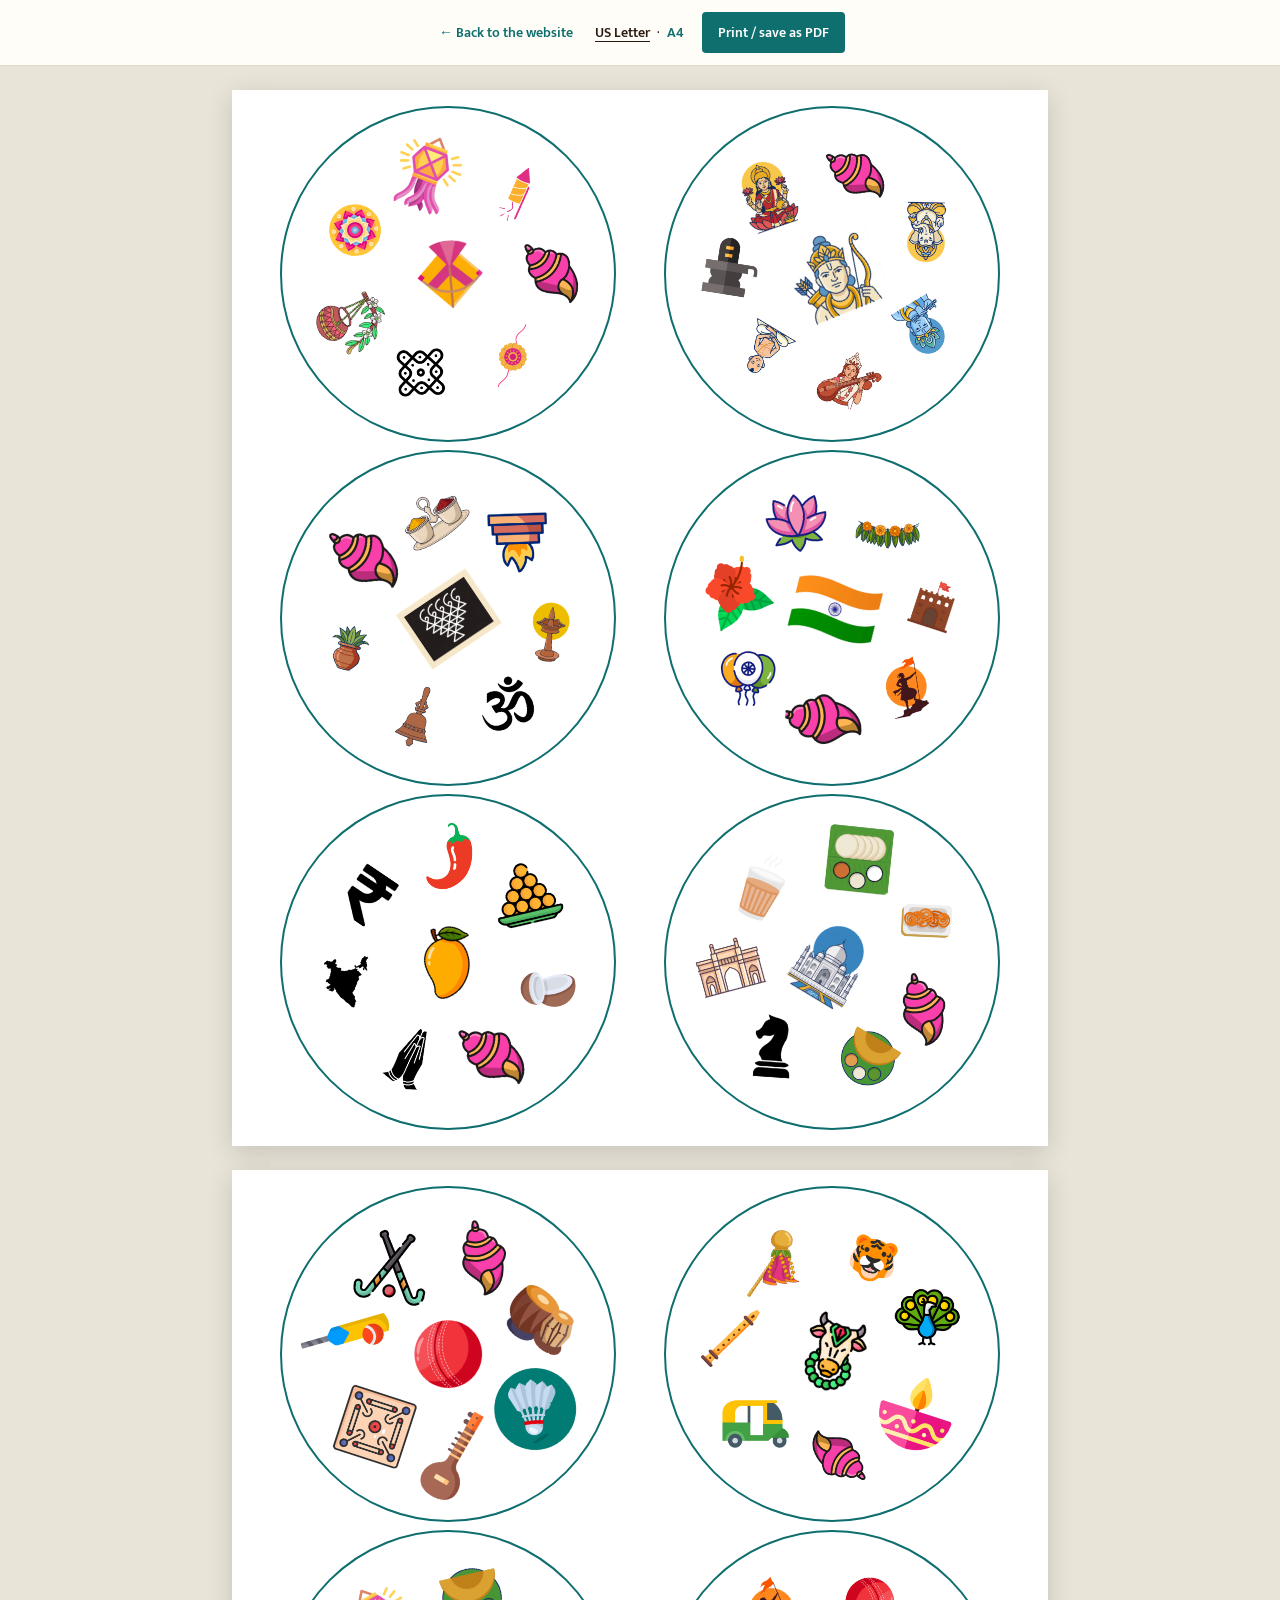
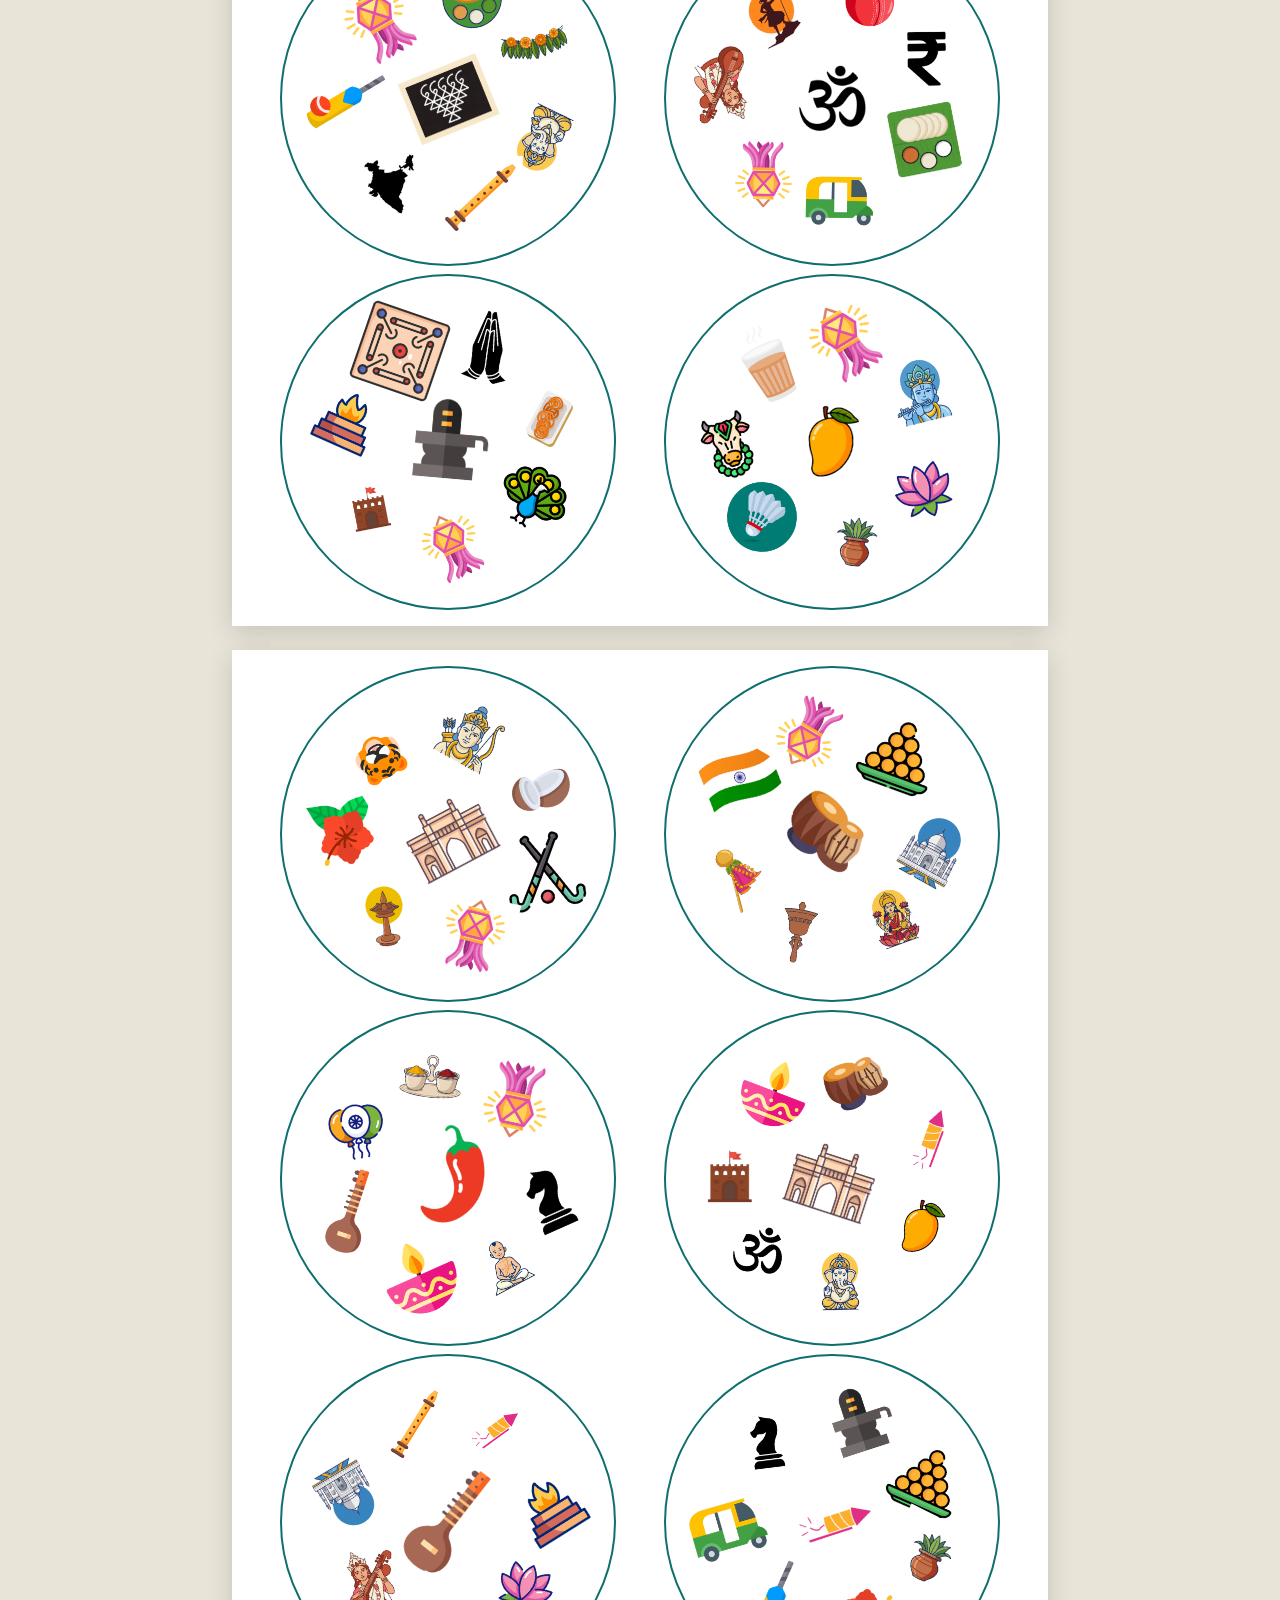
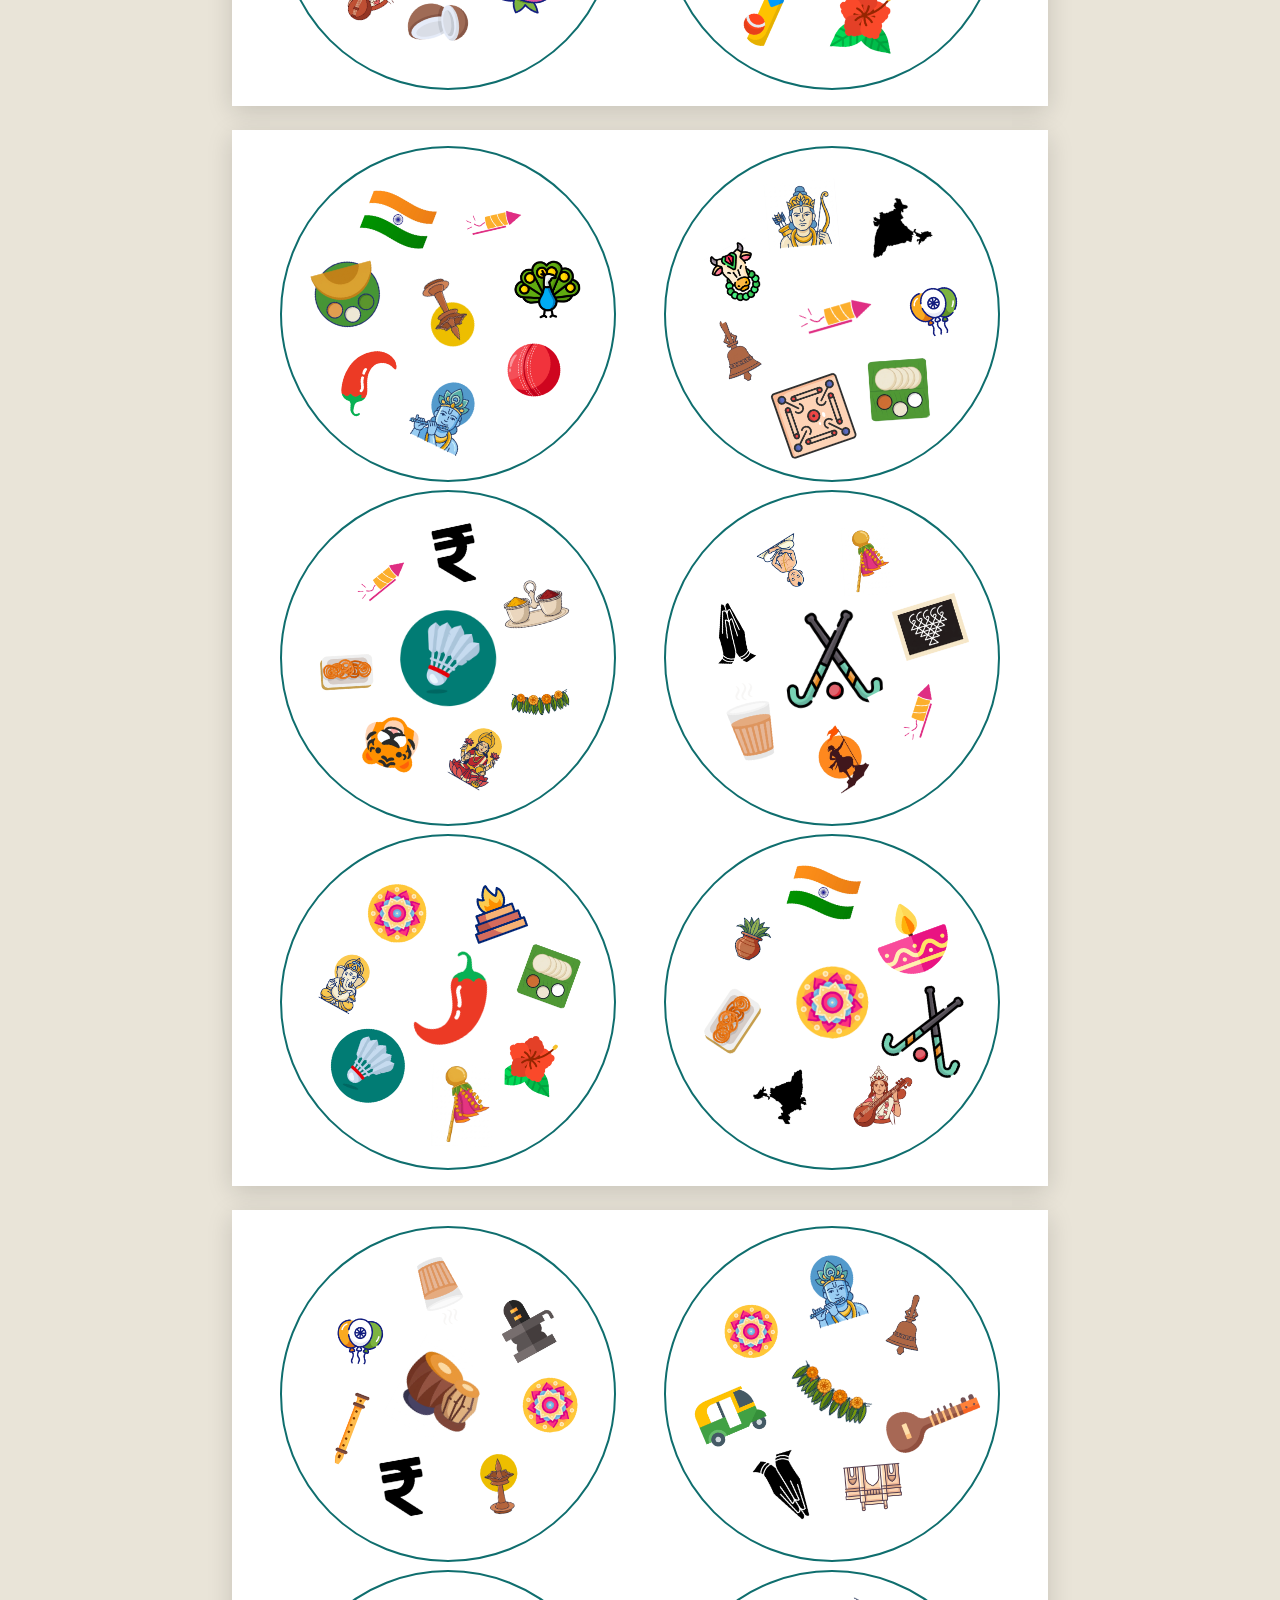
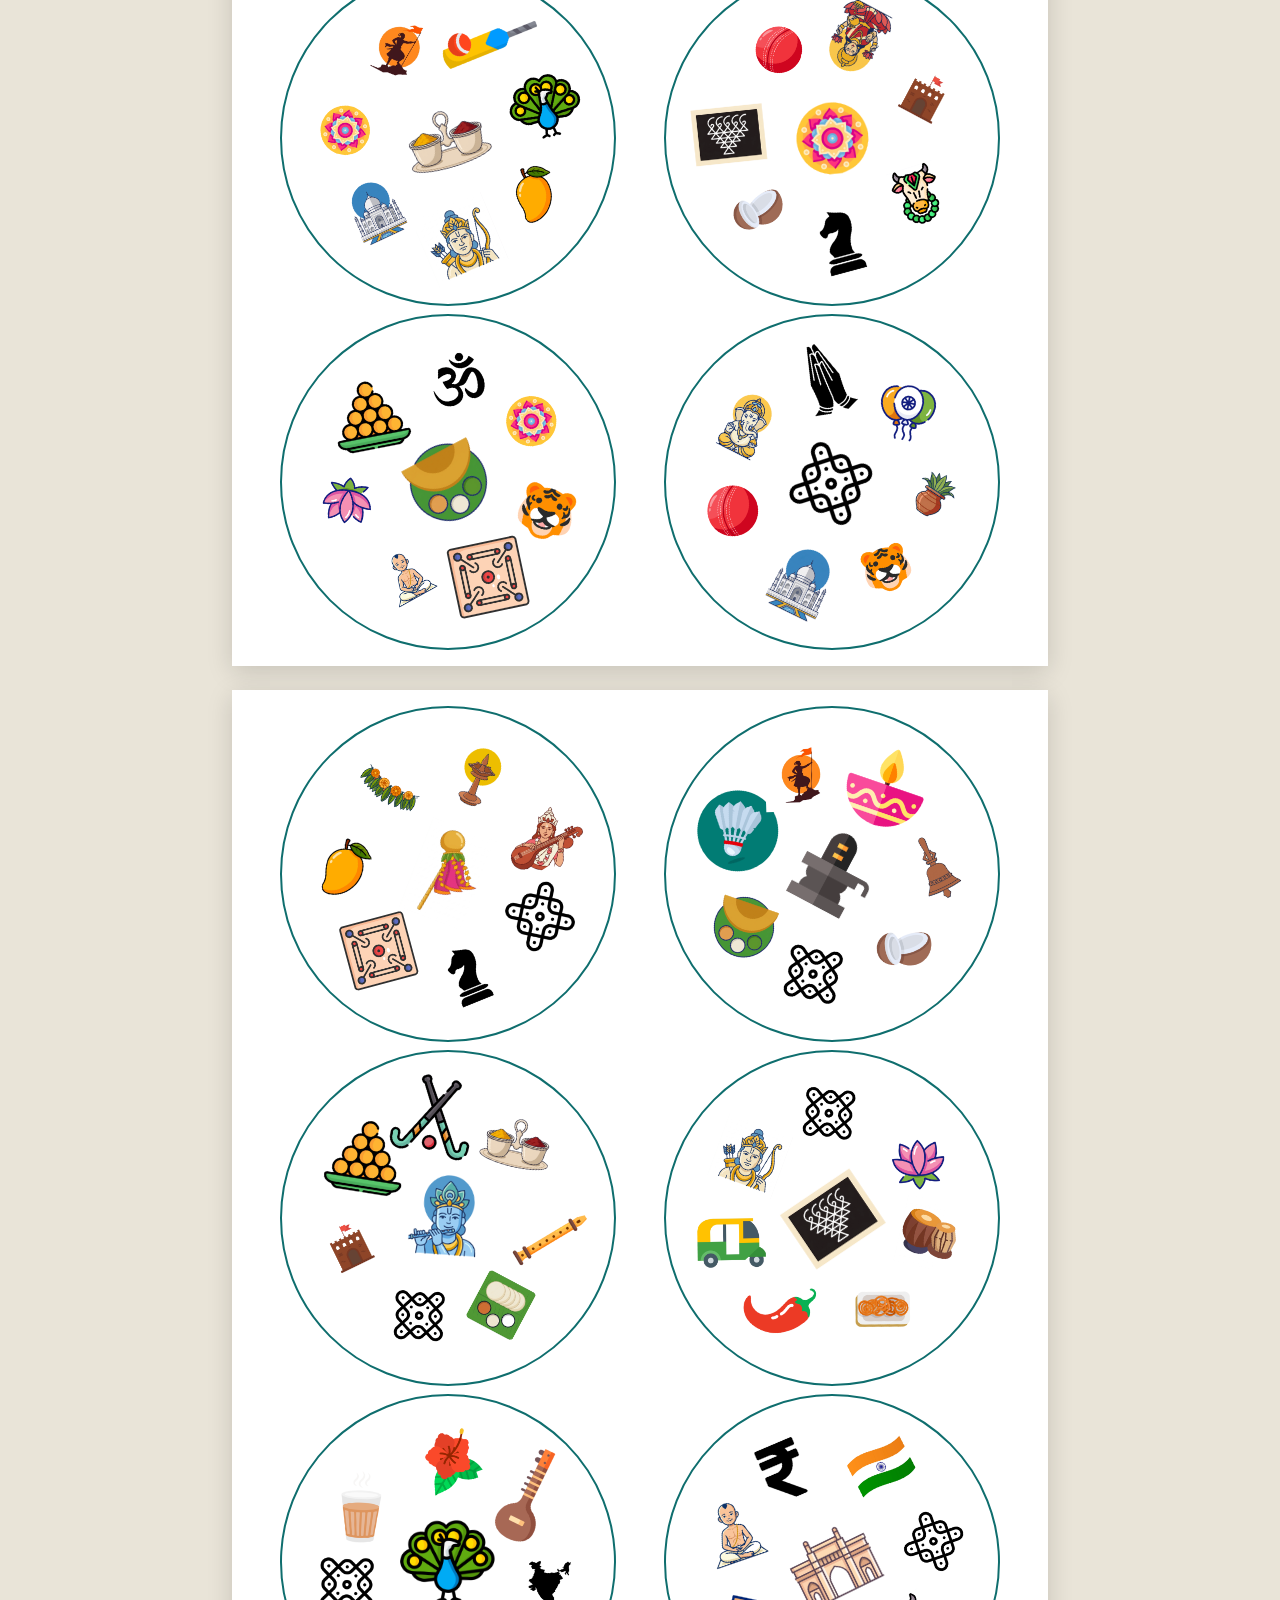
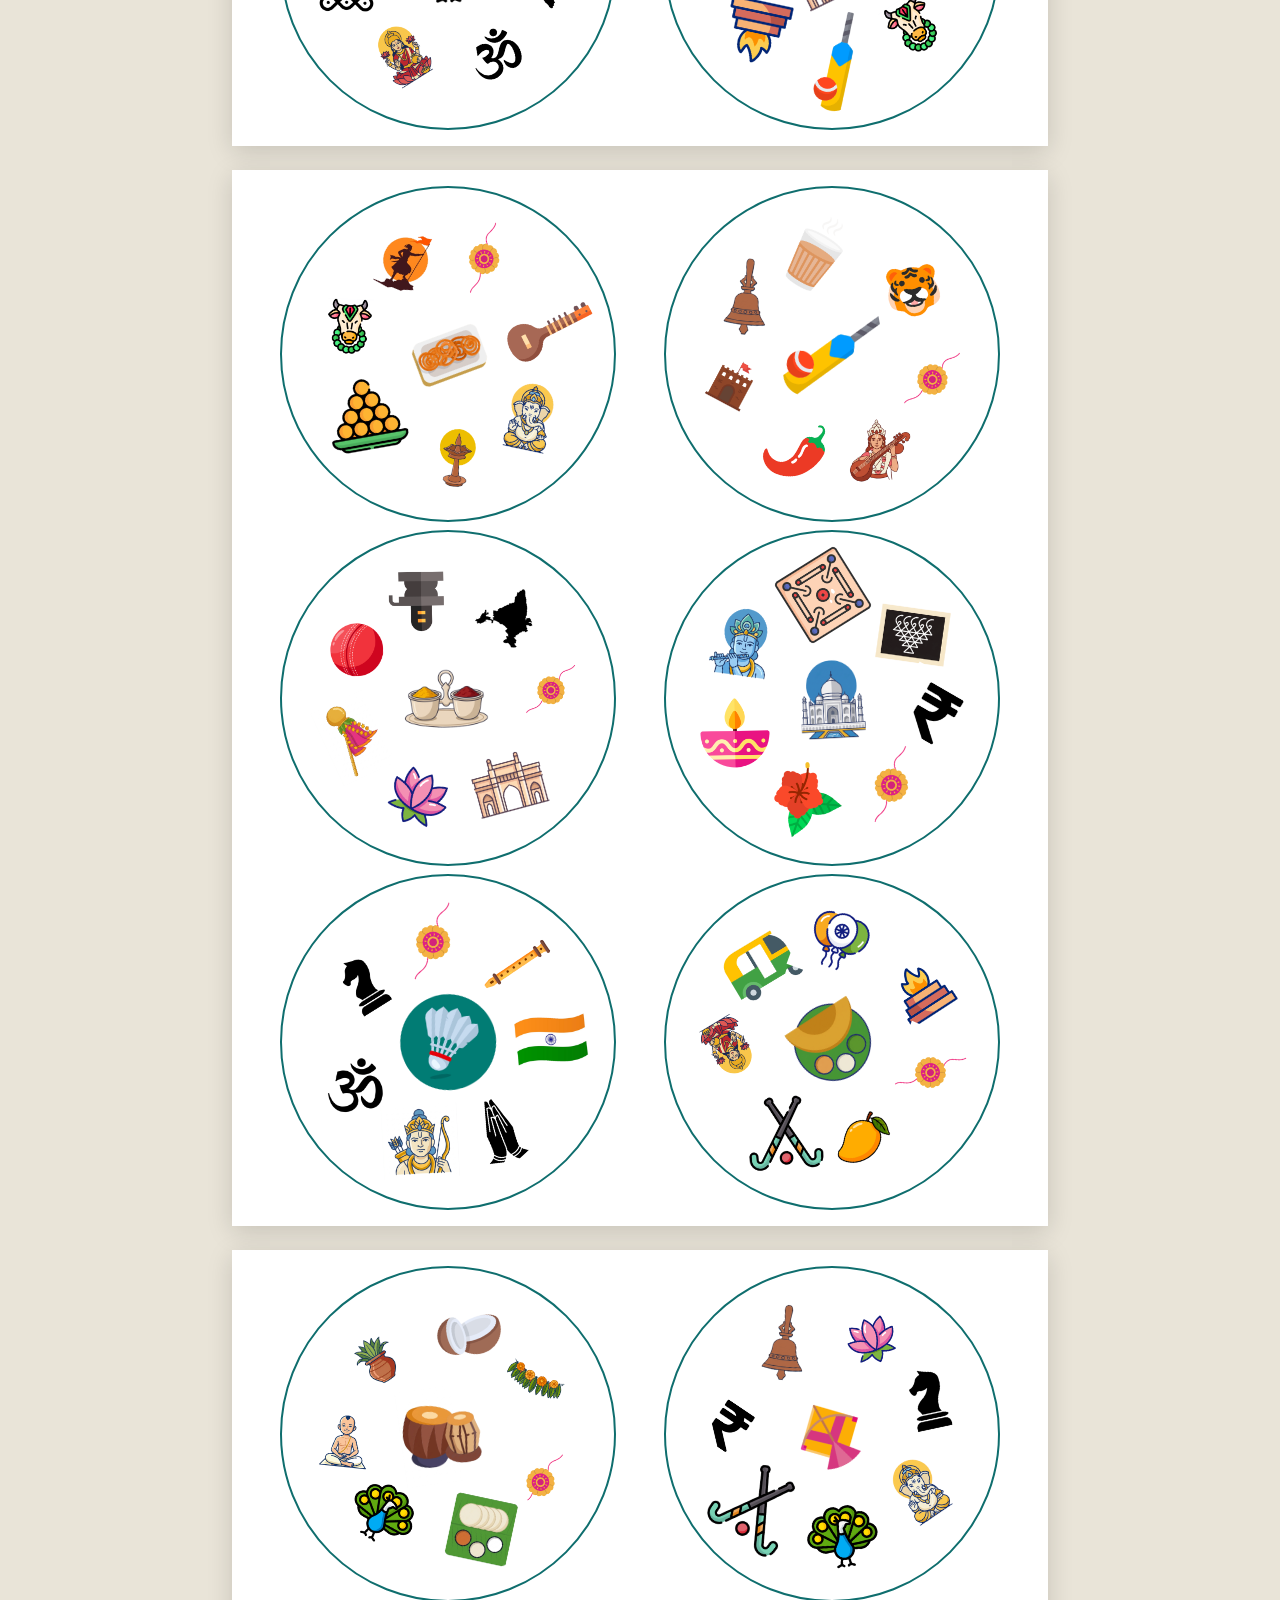
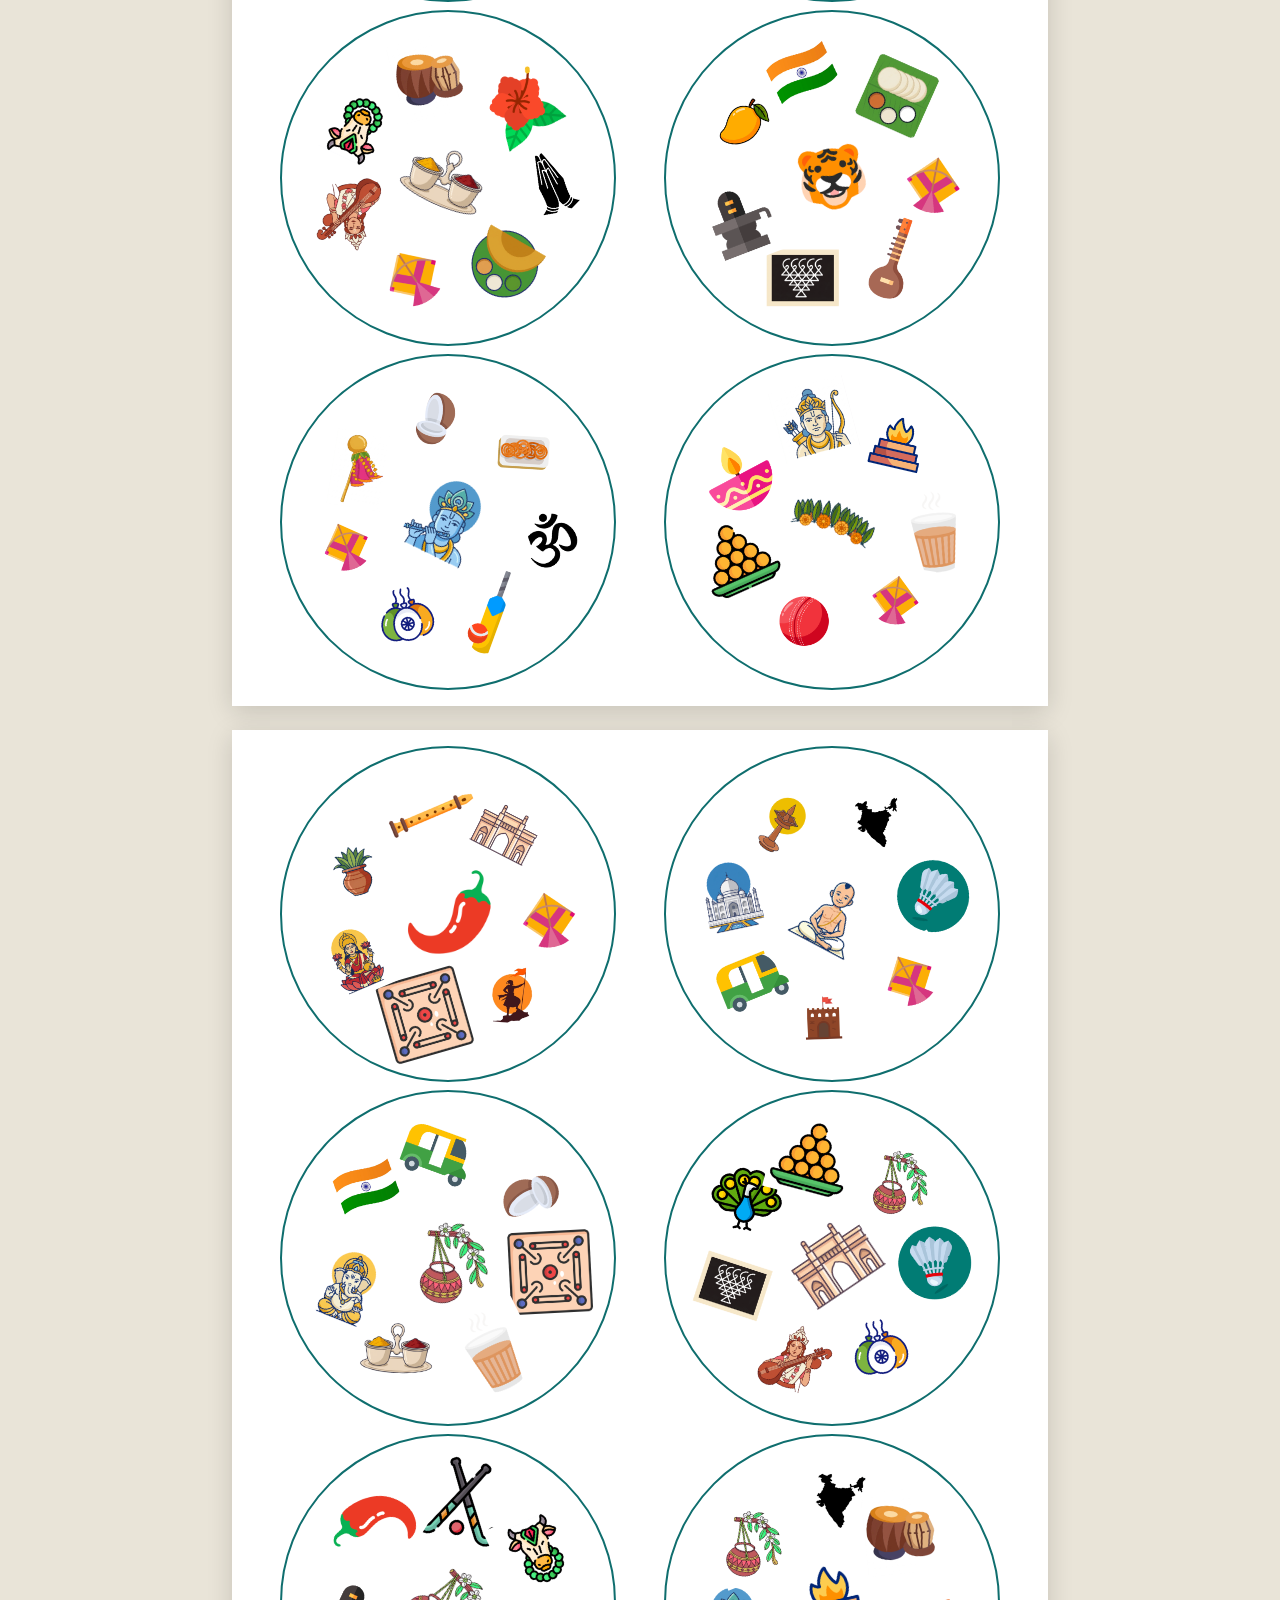
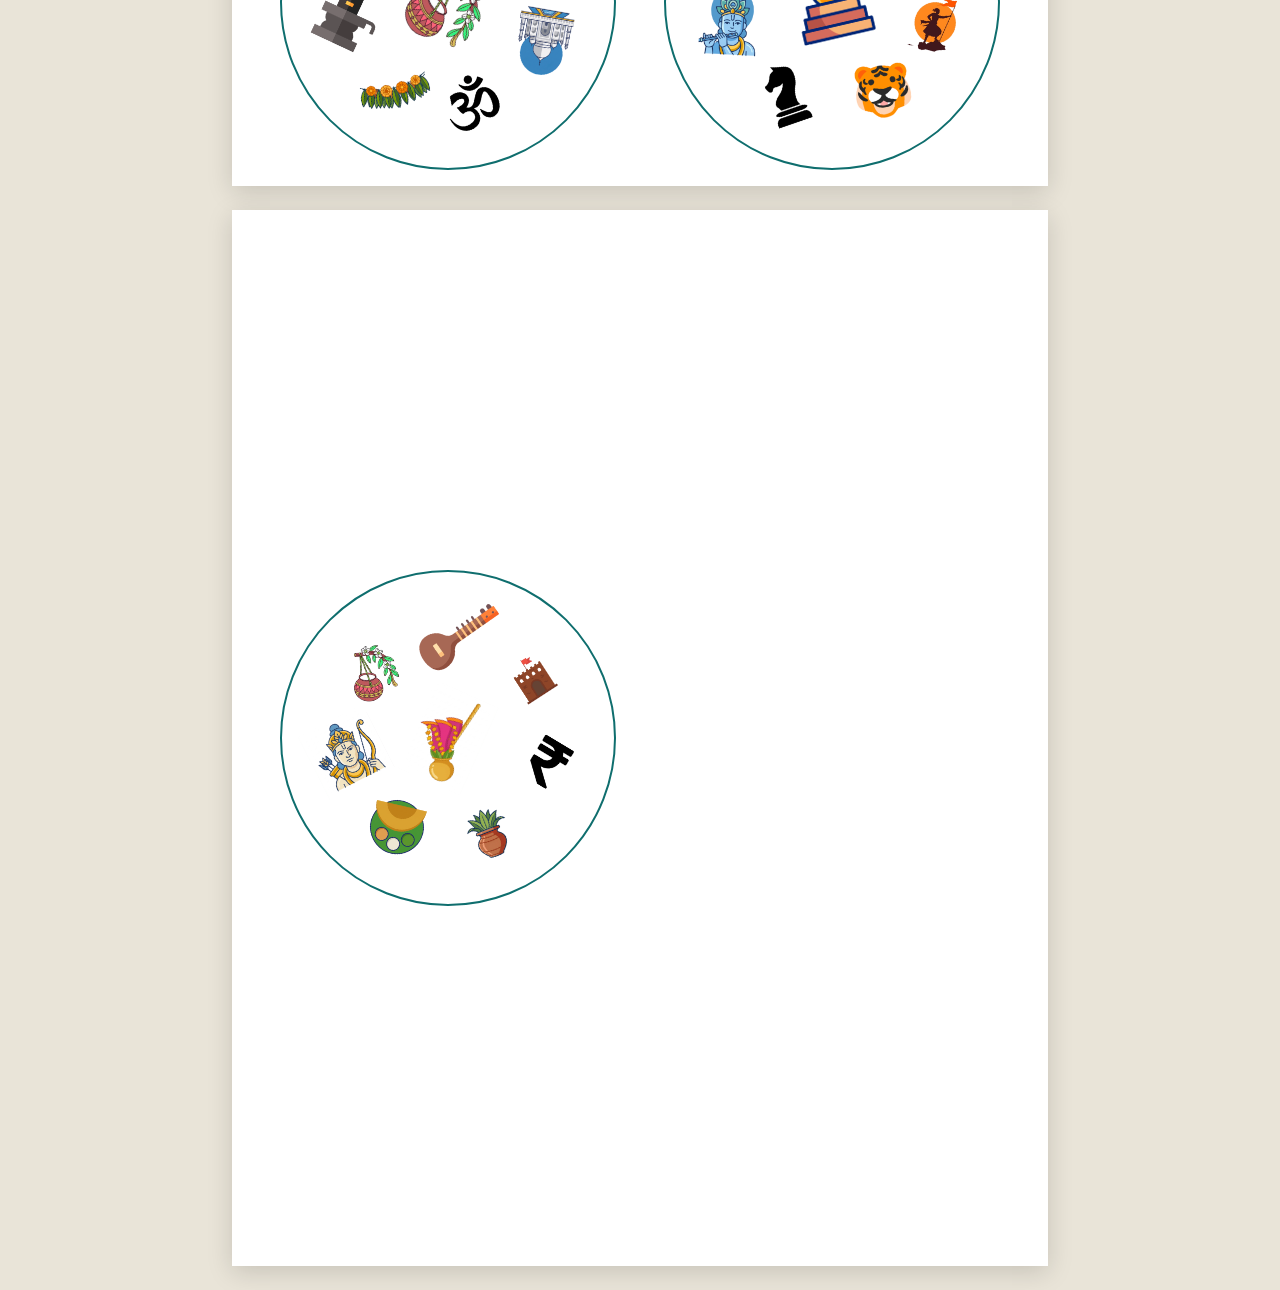
==== cards.html @ 2061c226 "Round printable cards, 3.5 inches across, from the real deck - deck.js: which 8 symbols are on each " ====
<!doctype html>
<html lang="en">
<head>
  <meta charset="utf-8">
  <meta name="viewport" content="width=device-width, initial-scale=1">
  <title>Round cards · शोध Shodh</title>
  <meta name="robots" content="noindex">
  <link href="https://fonts.googleapis.com/css2?family=Mukta:wght@500;600&family=Rozha+One&display=swap" rel="stylesheet">
  <style>
    /* Printable round Shodh cards, 3.5 inches across, six to a page.
       Open cards.html?size=letter or ?size=a4 (add &deck=small for the 6-symbol deck)
       and print / save as PDF. The PDFs in downloads/ are made from this page
       (tools/build-cards.sh). Which symbols go on which card: deck.js. */
    :root { --d: 3.5in; --edge: #0f6e6e; }
    * { box-sizing: border-box; }
    html { -webkit-print-color-adjust: exact; print-color-adjust: exact; }
    body { margin: 0; background: #e9e4d8; font: 14px/1.4 Mukta, system-ui, sans-serif; color: #2b1b12; }
    .bar { position: sticky; top: 0; z-index: 2; display: flex; flex-wrap: wrap; gap: 14px; align-items: center; justify-content: center; padding: 12px; background: #fffdf8; border-bottom: 1px solid #e4dccb; }
    .bar a, .bar button { font: 600 14px Mukta, sans-serif; color: #0f6e6e; background: none; border: 0; cursor: pointer; text-decoration: none; padding: 6px 4px; }
    .bar a.is-on { color: #2b1b12; text-decoration: underline; text-underline-offset: 4px; }
    .bar button { color: #fff; background: #0f6e6e; padding: 9px 16px; border-radius: 4px; }
    .page { width: var(--pw); height: var(--ph); margin: 24px auto; background: #fff; display: grid; grid-template-columns: repeat(2, var(--d)); grid-auto-rows: var(--d); justify-content: center; align-content: center; gap: var(--gap); box-shadow: 0 6px 24px rgba(0, 0, 0, .15); break-after: page; }
    .page:last-child { break-after: auto; }
    .card { position: relative; width: var(--d); height: var(--d); border-radius: 50%; border: 1.6pt solid var(--edge); overflow: hidden; background: #fff; }
    .card img { position: absolute; height: auto; transform: translate(-50%, -50%) rotate(var(--r)); }
    @media print {
      body { background: #fff; }
      .bar { display: none; }
      .page { margin: 0; box-shadow: none; }
    }
  </style>
</head>
<body>
  <div class="bar">
    <a href="download.html">← Back to the website</a>
    <span id="links"></span>
    <button type="button" onclick="window.print()">Print / save as PDF</button>
  </div>
  <main id="pages"></main>
  <script src="deck.js"></script>
  <script>
    (function () {
      var q = new URLSearchParams(location.search);
      var size = q.get('size') === 'a4' ? 'a4' : 'letter';
      var small = q.get('deck') === 'small';
      var deck = small ? window.SHODH_DECK_6 : window.SHODH_DECK;
      // three rows of 3.5in circles take 10.5in, so on Letter (11in tall) the rows sit close together
      var PAGE = size === 'a4' ? { w: '210mm', h: '297mm', gap: '0.28in 0.45in' } : { w: '8.5in', h: '11in', gap: '0.08in 0.5in' };
      var root = document.documentElement.style;
      root.setProperty('--pw', PAGE.w); root.setProperty('--ph', PAGE.h); root.setProperty('--gap', PAGE.gap);
      var st = document.createElement('style');
      st.textContent = '@page { size: ' + (size === 'a4' ? 'A4' : 'letter') + ' portrait; margin: 0; }';
      document.head.appendChild(st);
      document.getElementById('links').innerHTML = ['letter', 'a4'].map(function (s) {
        return '<a href="?size=' + s + (small ? '&deck=small' : '') + '"' + (s === size ? ' class="is-on"' : '') + '>' + (s === 'a4' ? 'A4' : 'US Letter') + '</a>';
      }).join(' · ');
      if (!deck) { document.getElementById('pages').innerHTML = '<p style="text-align:center">This deck isn’t ready yet.</p>'; return; }

      // a fixed shuffle per card, so the PDF comes out the same every time
      function rng(seed) { return function () { seed |= 0; seed = seed + 0x6D2B79F5 | 0; var t = Math.imul(seed ^ seed >>> 15, 1 | seed); t = t + Math.imul(t ^ t >>> 7, 61 | t) ^ t; return ((t ^ t >>> 14) >>> 0) / 4294967296; }; }
      // one symbol in the middle, the rest in a ring; mixed sizes, tilted, now and then upside down
      function layout(n, rand) {
        var ring = n - 1, r = n > 6 ? 31 : 29, w = n > 6 ? 23 : 27, turn = rand() * 360, out = [[50, 50, w * 1.25]];
        for (var i = 0; i < ring; i++) {
          var a = (turn + i * 360 / ring + (rand() * 10 - 5)) * Math.PI / 180;
          out.push([50 + r * Math.cos(a), 50 + r * Math.sin(a), w * (0.86 + rand() * 0.24)]);
        }
        return out;
      }
      var html = '', perPage = 6;
      deck.forEach(function (card, k) {
        if (k % perPage === 0) html += (k ? '</section>' : '') + '<section class="page">';
        var rand = rng(k + 1), ids = card.slice();
        for (var i = ids.length - 1; i > 0; i--) { var j = Math.floor(rand() * (i + 1)); var t = ids[i]; ids[i] = ids[j]; ids[j] = t; }
        var slots = layout(ids.length, rand);
        html += '<div class="card" aria-label="Card ' + (k + 1) + '">' + ids.map(function (id, i) {
          var s = slots[i], flip = rand() < 0.12 ? 180 : 0, rot = Math.round(flip + rand() * 70 - 35);
          return '<img src="images/symbols/' + id + '.png" alt="" style="left:' + s[0].toFixed(1) + '%;top:' + s[1].toFixed(1) + '%;width:' + s[2].toFixed(1) + '%;--r:' + rot + 'deg">';
        }).join('') + '</div>';
      });
      document.getElementById('pages').innerHTML = html + '</section>';
    })();
  </script>
</body>
</html>
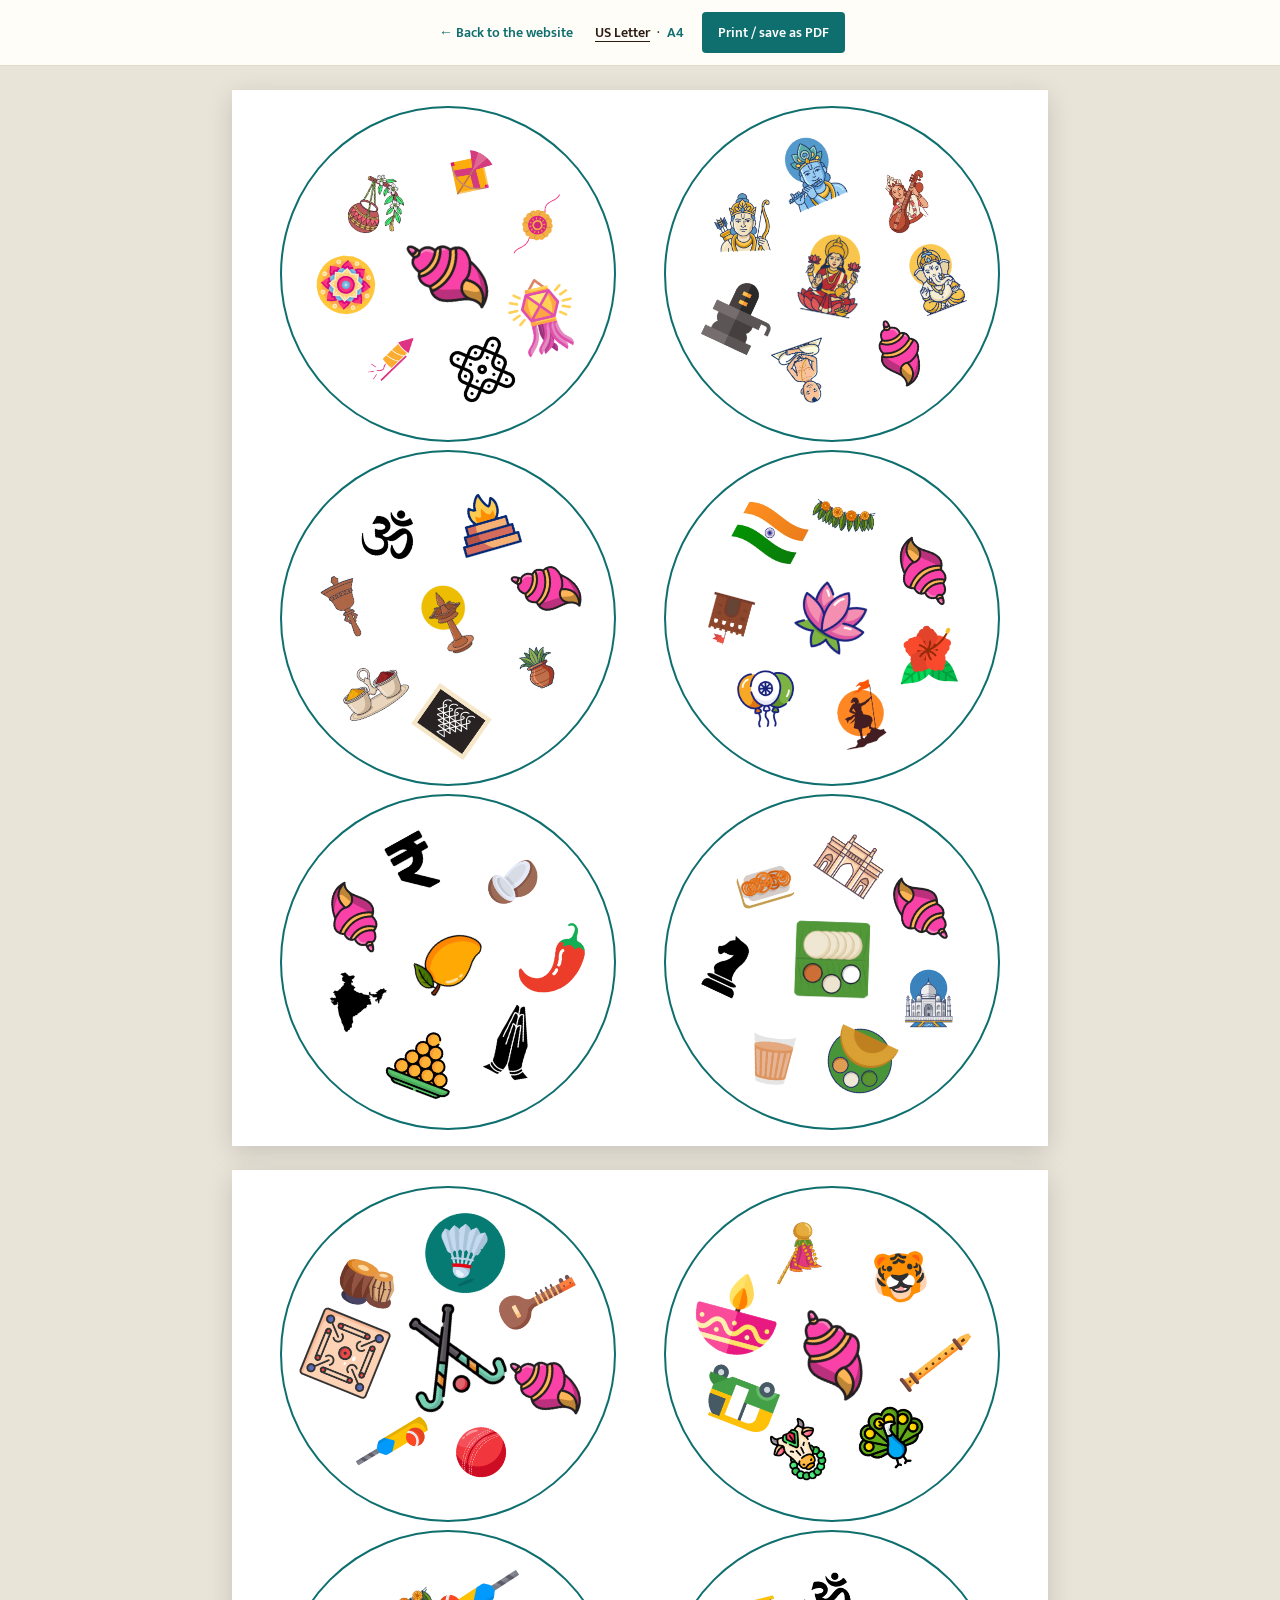
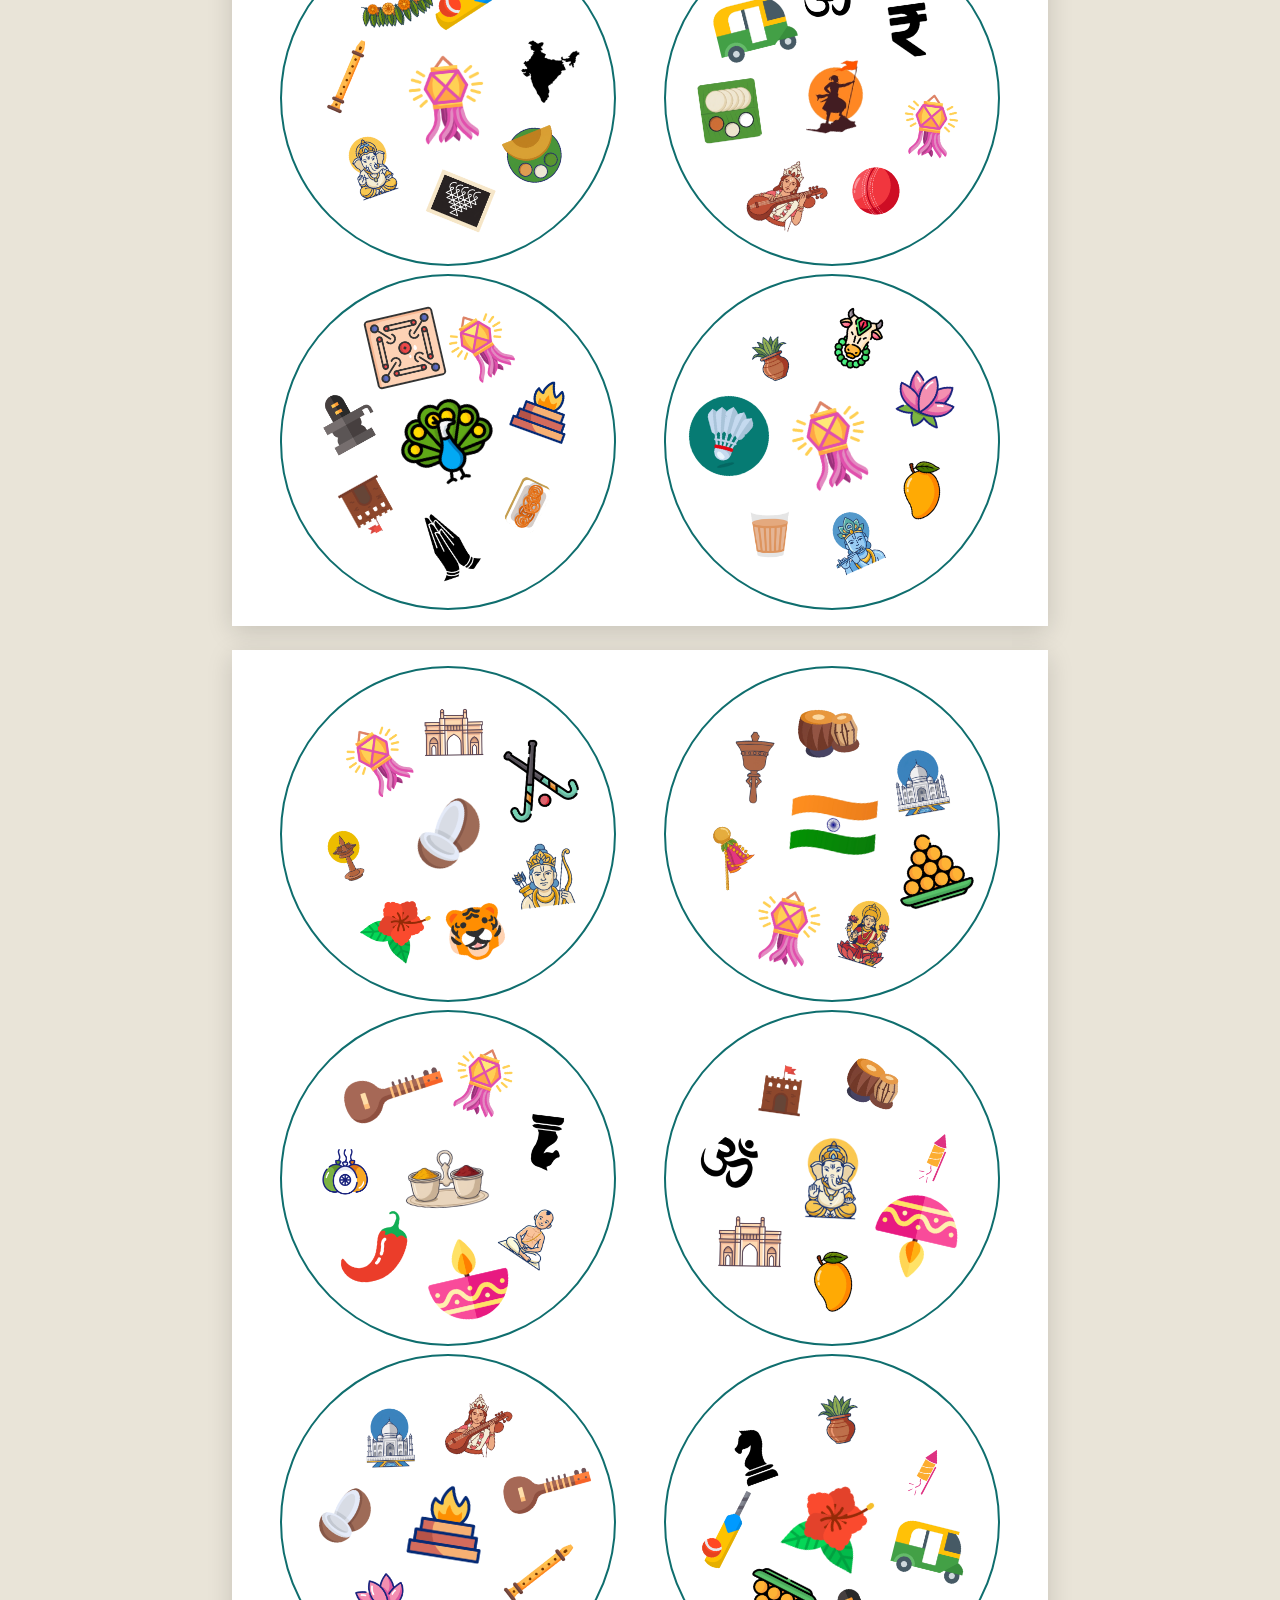
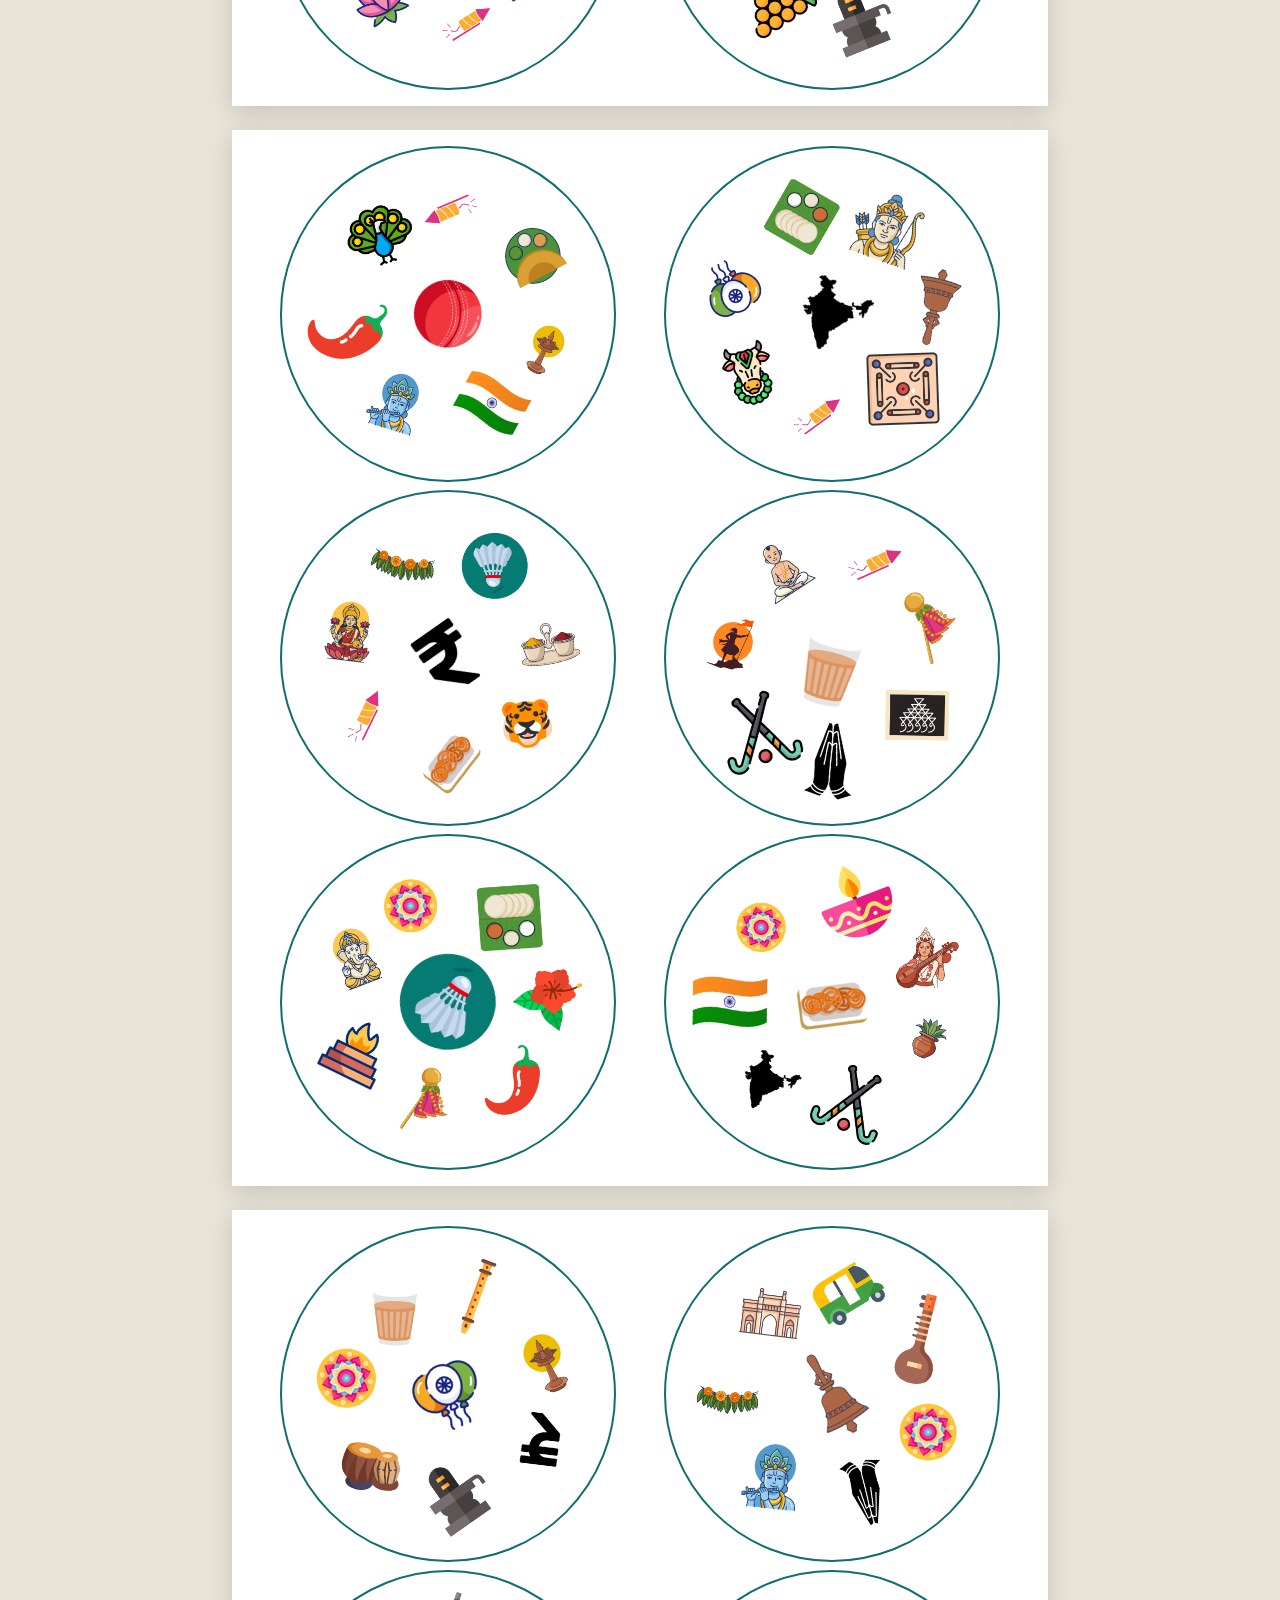
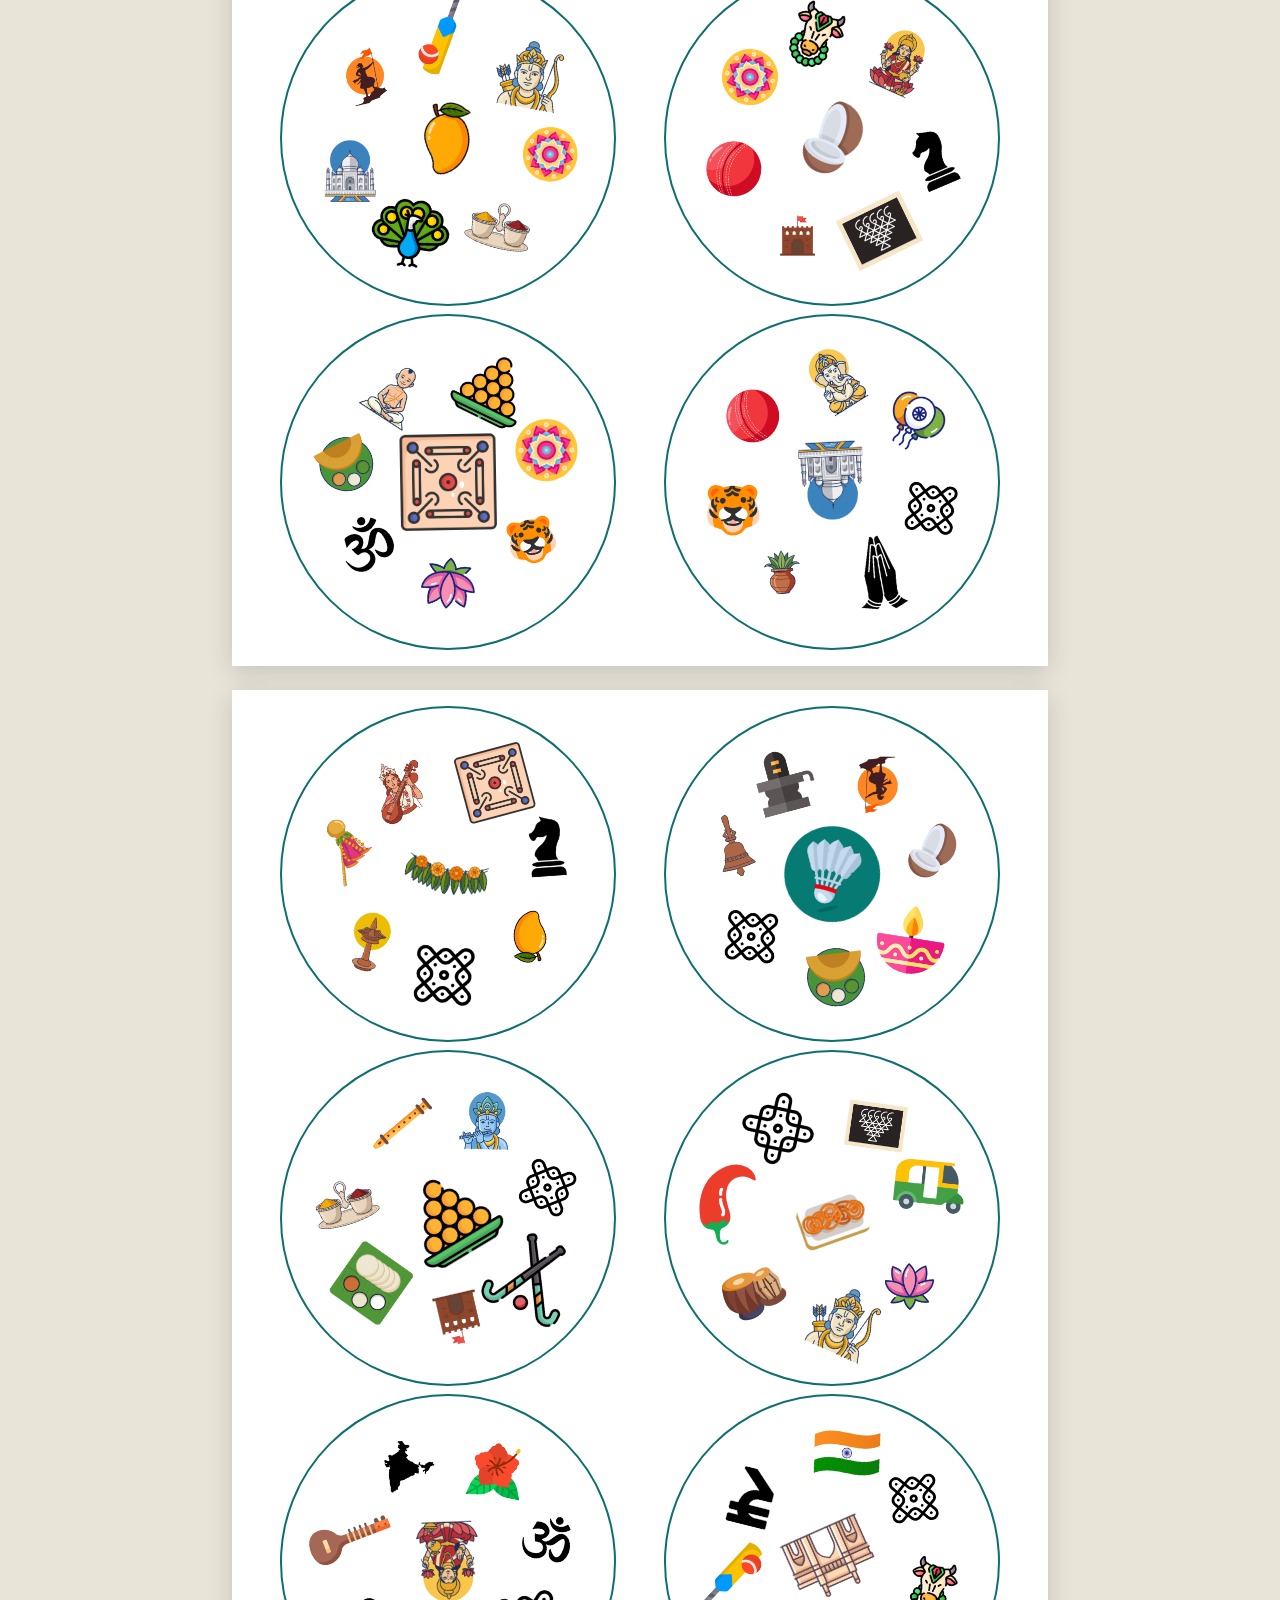
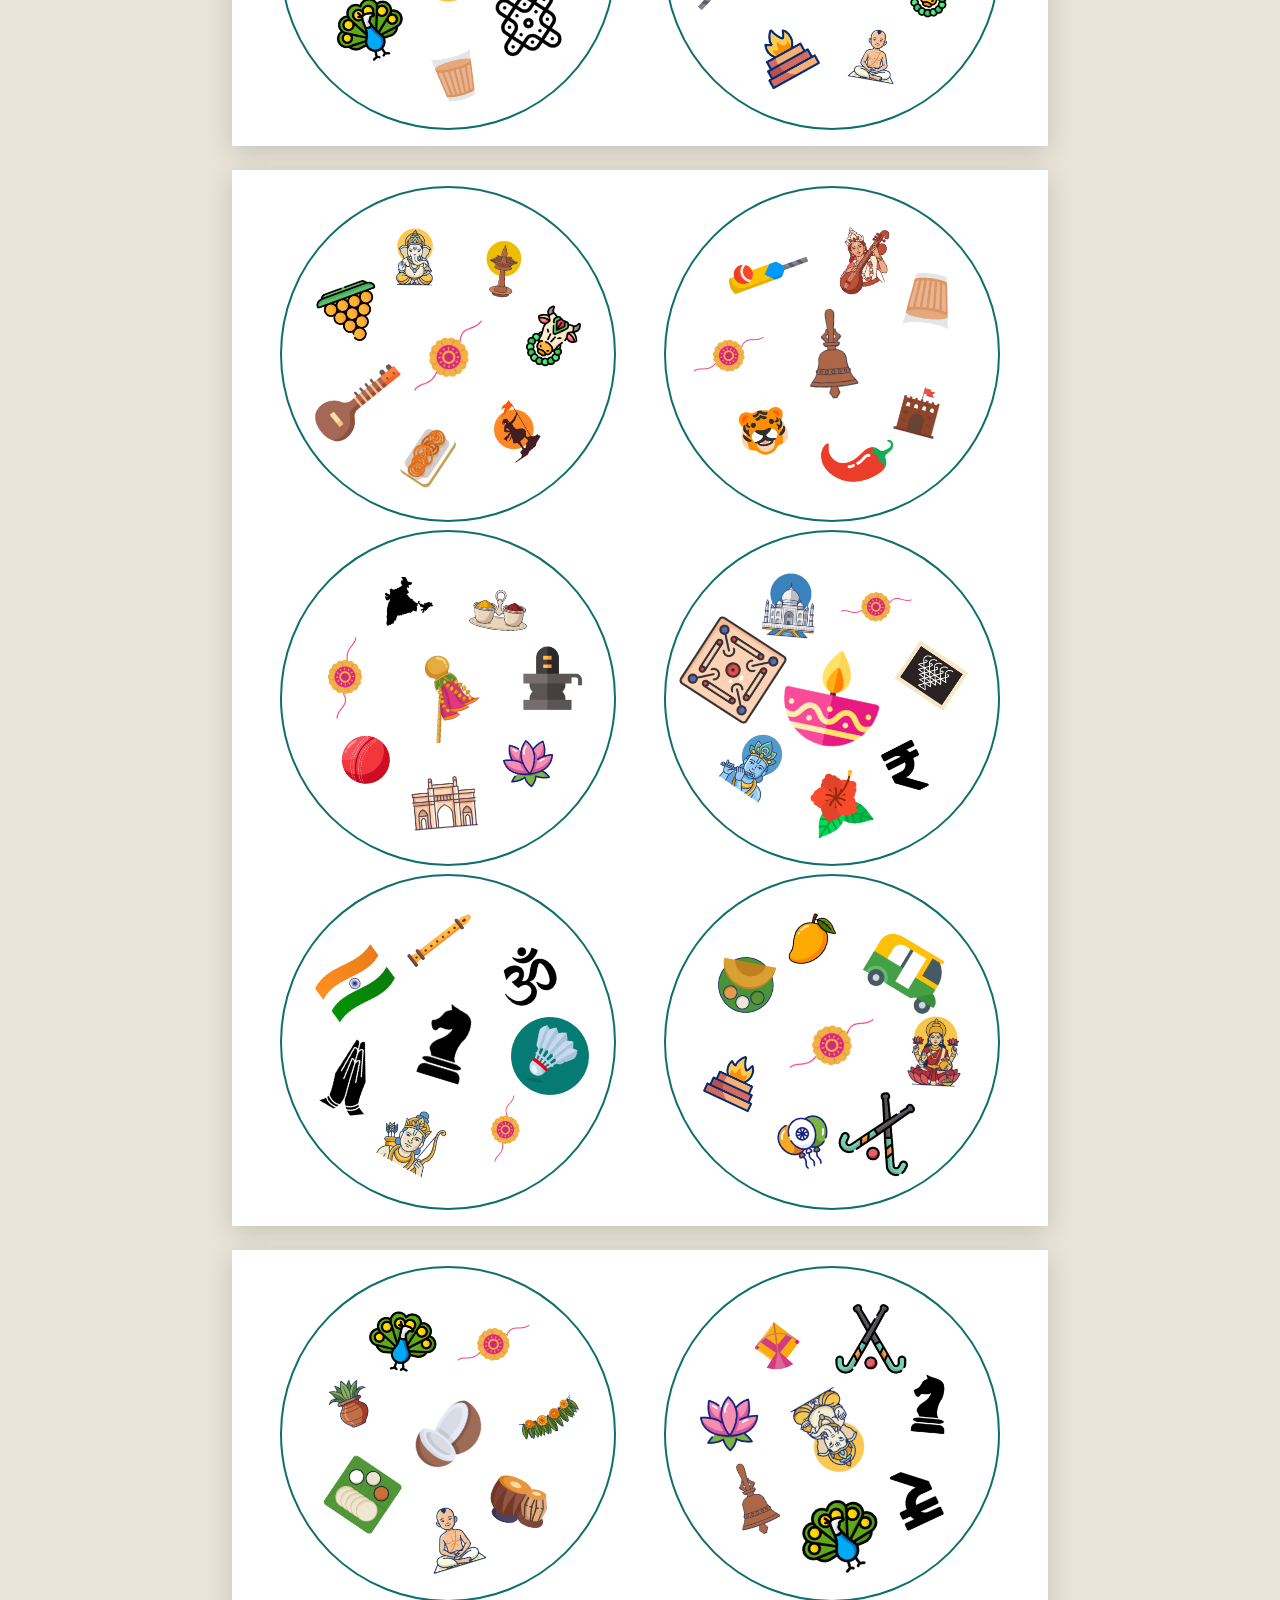
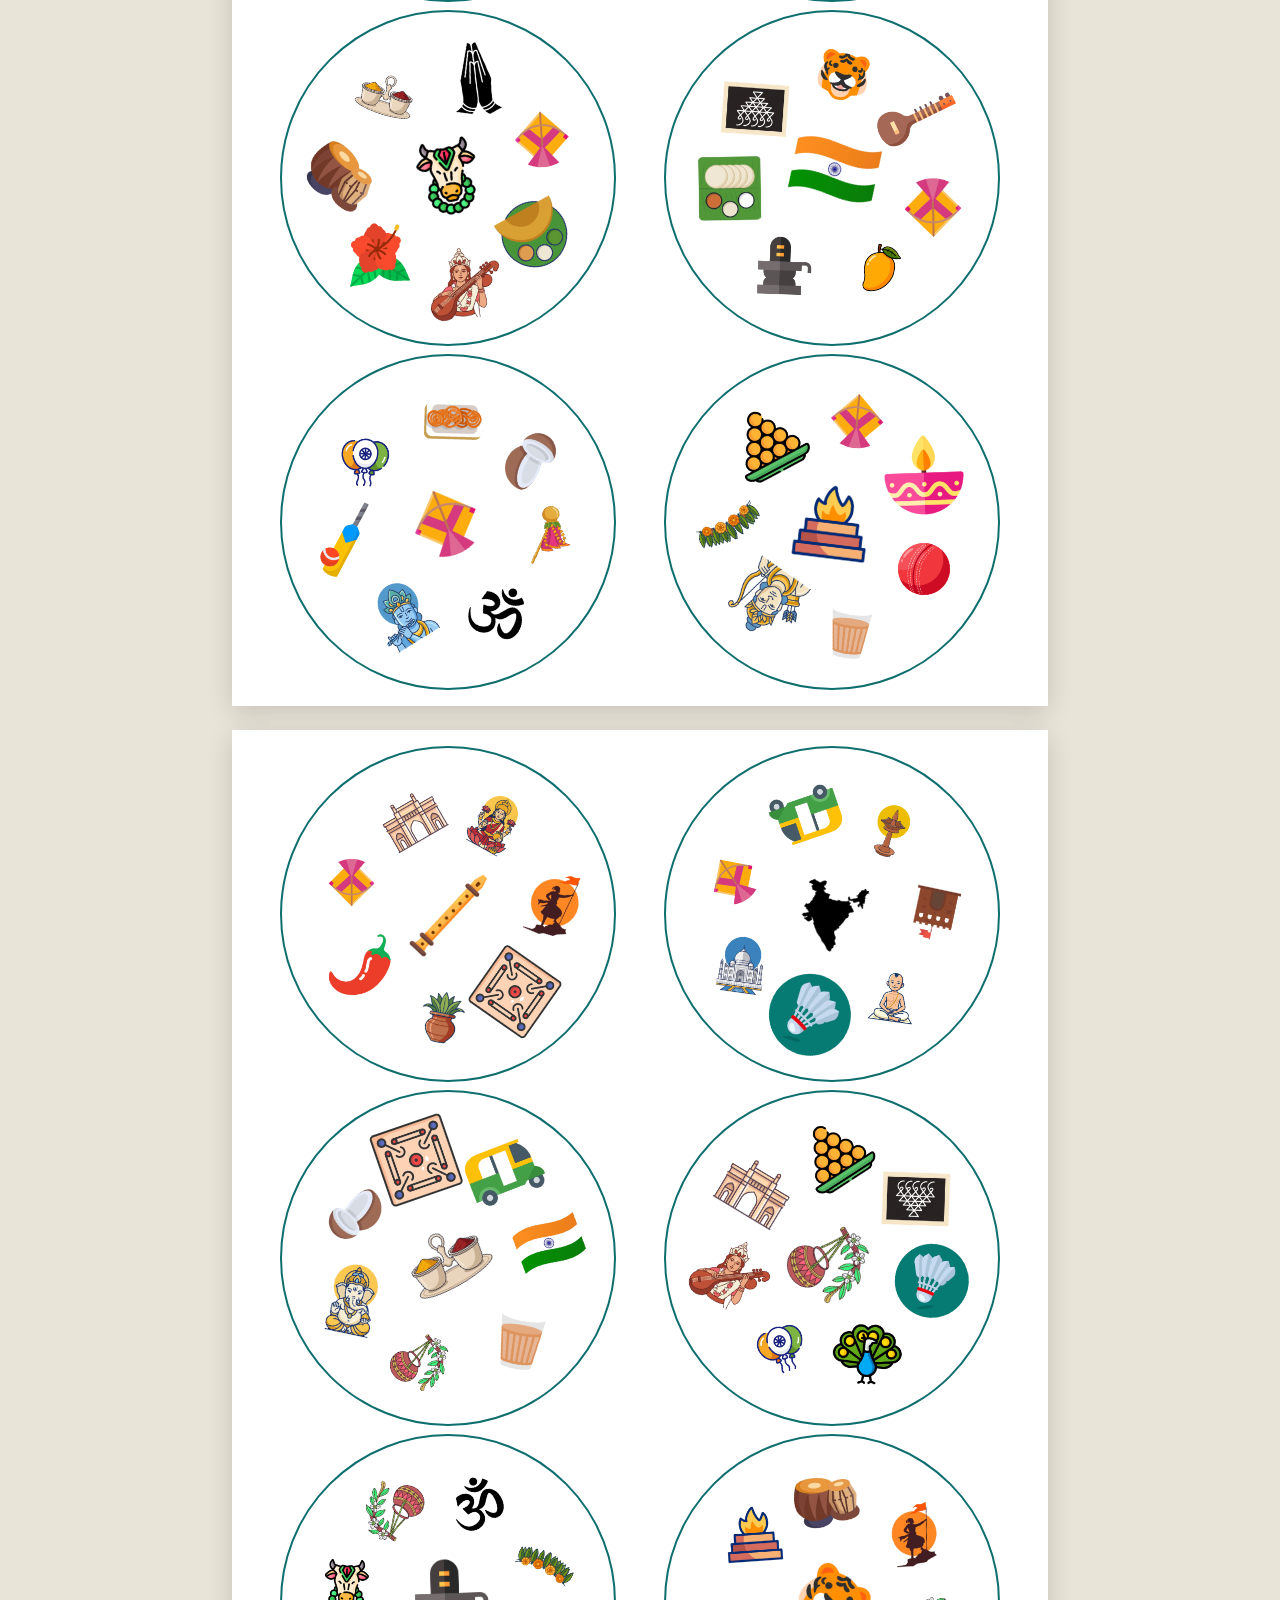
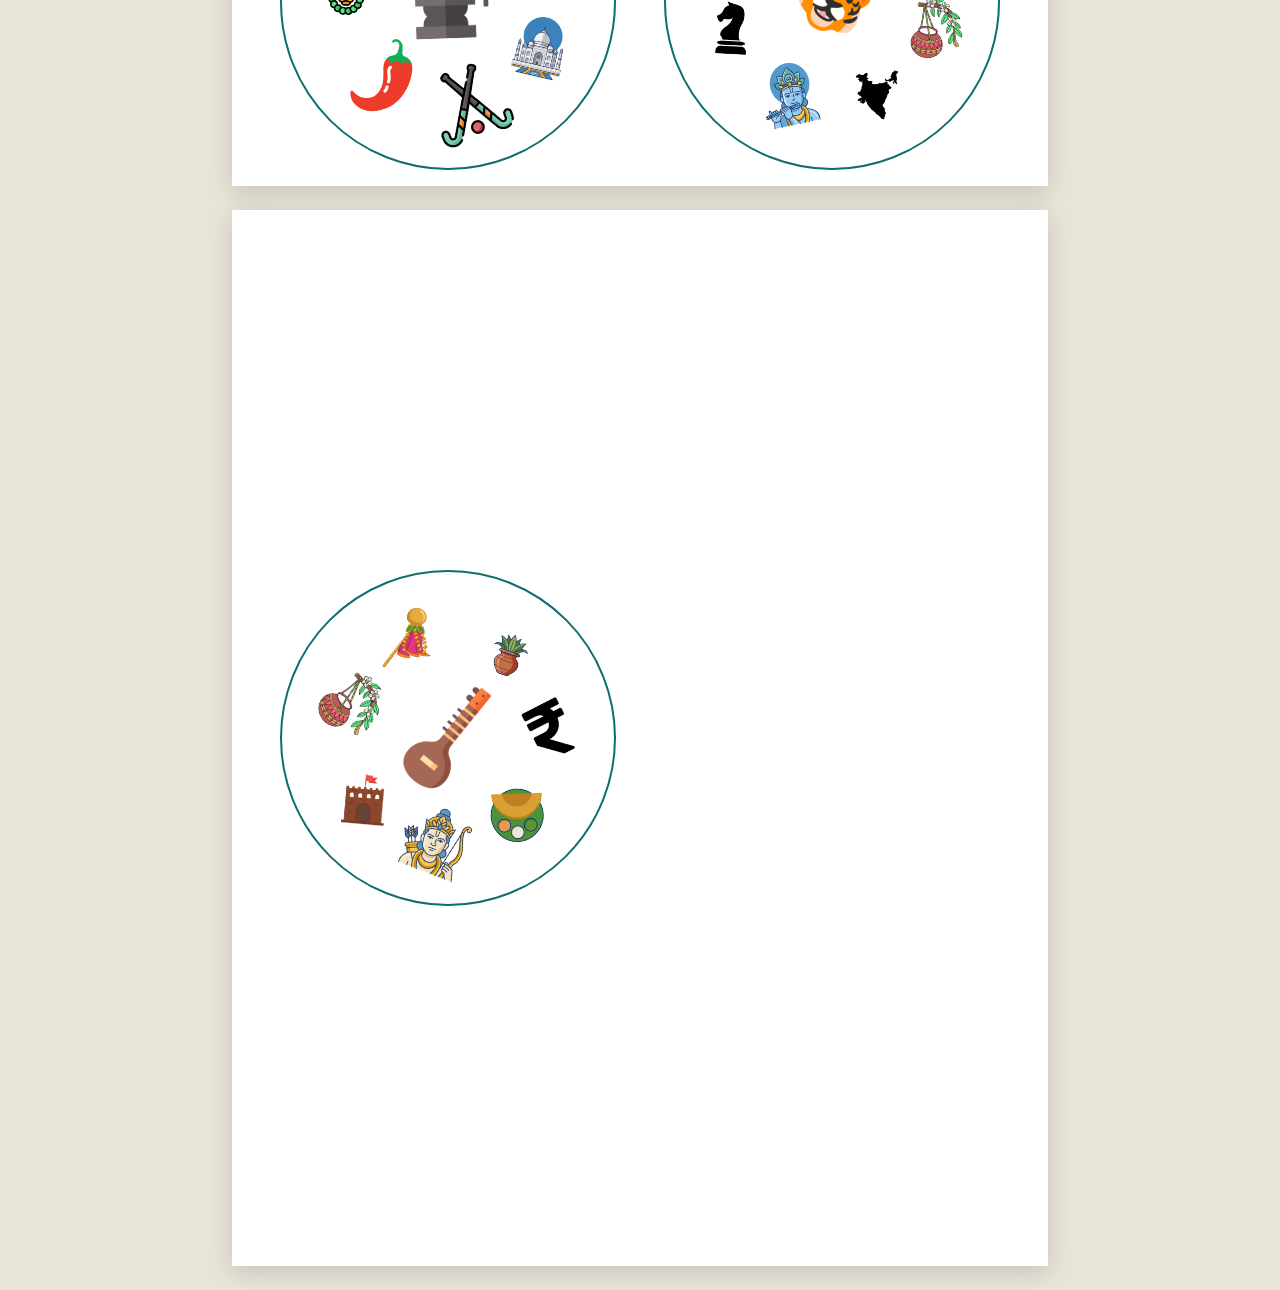
==== commit 895c1f16: "Round cards: transparent symbols, layouts checked for overlaps - images/symbols-cut/: copies of the " ====
--- a/cards.html
+++ b/cards.html
@@ -10,7 +10,8 @@
     /* Printable round Shodh cards, 3.5 inches across, six to a page.
        Open cards.html?size=letter or ?size=a4 (add &deck=small for the 6-symbol deck)
        and print / save as PDF. The PDFs in downloads/ are made from this page
-       (tools/build-cards.sh). Which symbols go on which card: deck.js. */
+       (tools/build-cards.sh). Which symbols go on which card: deck.js; where they sit: card-layouts.js
+       (python3 tools/card-layouts.py). Symbols with transparent backgrounds: images/symbols-cut/. */
     :root { --d: 3.5in; --edge: #0f6e6e; }
     * { box-sizing: border-box; }
     html { -webkit-print-color-adjust: exact; print-color-adjust: exact; }
@@ -38,6 +39,7 @@
   </div>
   <main id="pages"></main>
   <script src="deck.js"></script>
+  <script src="card-layouts.js"></script>
   <script>
     (function () {
       var q = new URLSearchParams(location.search);
@@ -56,26 +58,14 @@
       }).join(' · ');
       if (!deck) { document.getElementById('pages').innerHTML = '<p style="text-align:center">This deck isn’t ready yet.</p>'; return; }
 
-      // a fixed shuffle per card, so the PDF comes out the same every time
-      function rng(seed) { return function () { seed |= 0; seed = seed + 0x6D2B79F5 | 0; var t = Math.imul(seed ^ seed >>> 15, 1 | seed); t = t + Math.imul(t ^ t >>> 7, 61 | t) ^ t; return ((t ^ t >>> 14) >>> 0) / 4294967296; }; }
-      // one symbol in the middle, the rest in a ring; mixed sizes, tilted, now and then upside down
-      function layout(n, rand) {
-        var ring = n - 1, r = n > 6 ? 31 : 29, w = n > 6 ? 23 : 27, turn = rand() * 360, out = [[50, 50, w * 1.25]];
-        for (var i = 0; i < ring; i++) {
-          var a = (turn + i * 360 / ring + (rand() * 10 - 5)) * Math.PI / 180;
-          out.push([50 + r * Math.cos(a), 50 + r * Math.sin(a), w * (0.86 + rand() * 0.24)]);
-        }
-        return out;
-      }
+      // where each symbol sits on each card: card-layouts.js, made by tools/card-layouts.py,
+      // which checks that no two symbols touch and nothing crosses the cutting line
+      var layouts = small ? window.SHODH_LAYOUT_6 : window.SHODH_LAYOUT;
       var html = '', perPage = 6;
-      deck.forEach(function (card, k) {
+      layouts.forEach(function (card, k) {
         if (k % perPage === 0) html += (k ? '</section>' : '') + '<section class="page">';
-        var rand = rng(k + 1), ids = card.slice();
-        for (var i = ids.length - 1; i > 0; i--) { var j = Math.floor(rand() * (i + 1)); var t = ids[i]; ids[i] = ids[j]; ids[j] = t; }
-        var slots = layout(ids.length, rand);
-        html += '<div class="card" aria-label="Card ' + (k + 1) + '">' + ids.map(function (id, i) {
-          var s = slots[i], flip = rand() < 0.12 ? 180 : 0, rot = Math.round(flip + rand() * 70 - 35);
-          return '<img src="images/symbols/' + id + '.png" alt="" style="left:' + s[0].toFixed(1) + '%;top:' + s[1].toFixed(1) + '%;width:' + s[2].toFixed(1) + '%;--r:' + rot + 'deg">';
+        html += '<div class="card" aria-label="Card ' + (k + 1) + '">' + card.map(function (p) {
+          return '<img src="images/symbols-cut/' + p[0] + '.png" alt="" style="left:' + p[1] + '%;top:' + p[2] + '%;width:' + p[3] + '%;--r:' + p[4] + 'deg">';
         }).join('') + '</div>';
       });
       document.getElementById('pages').innerHTML = html + '</section>';
